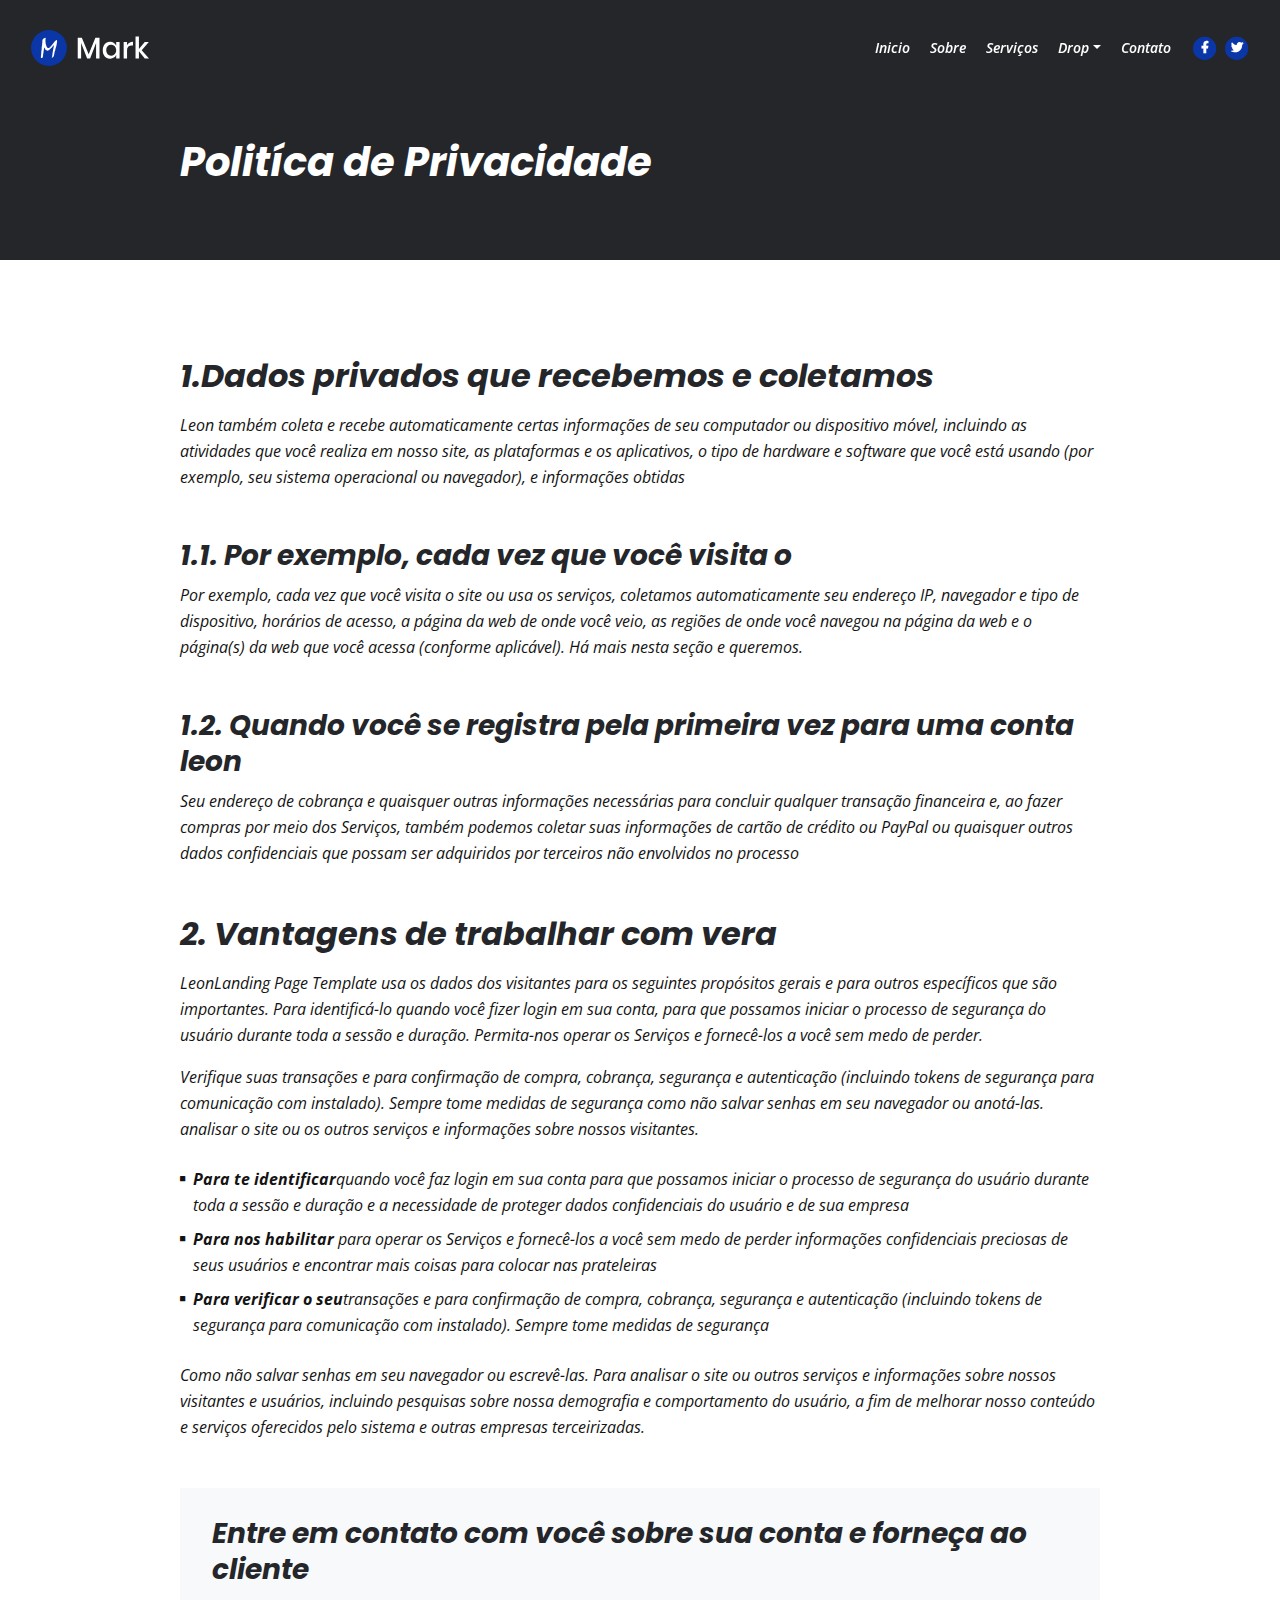
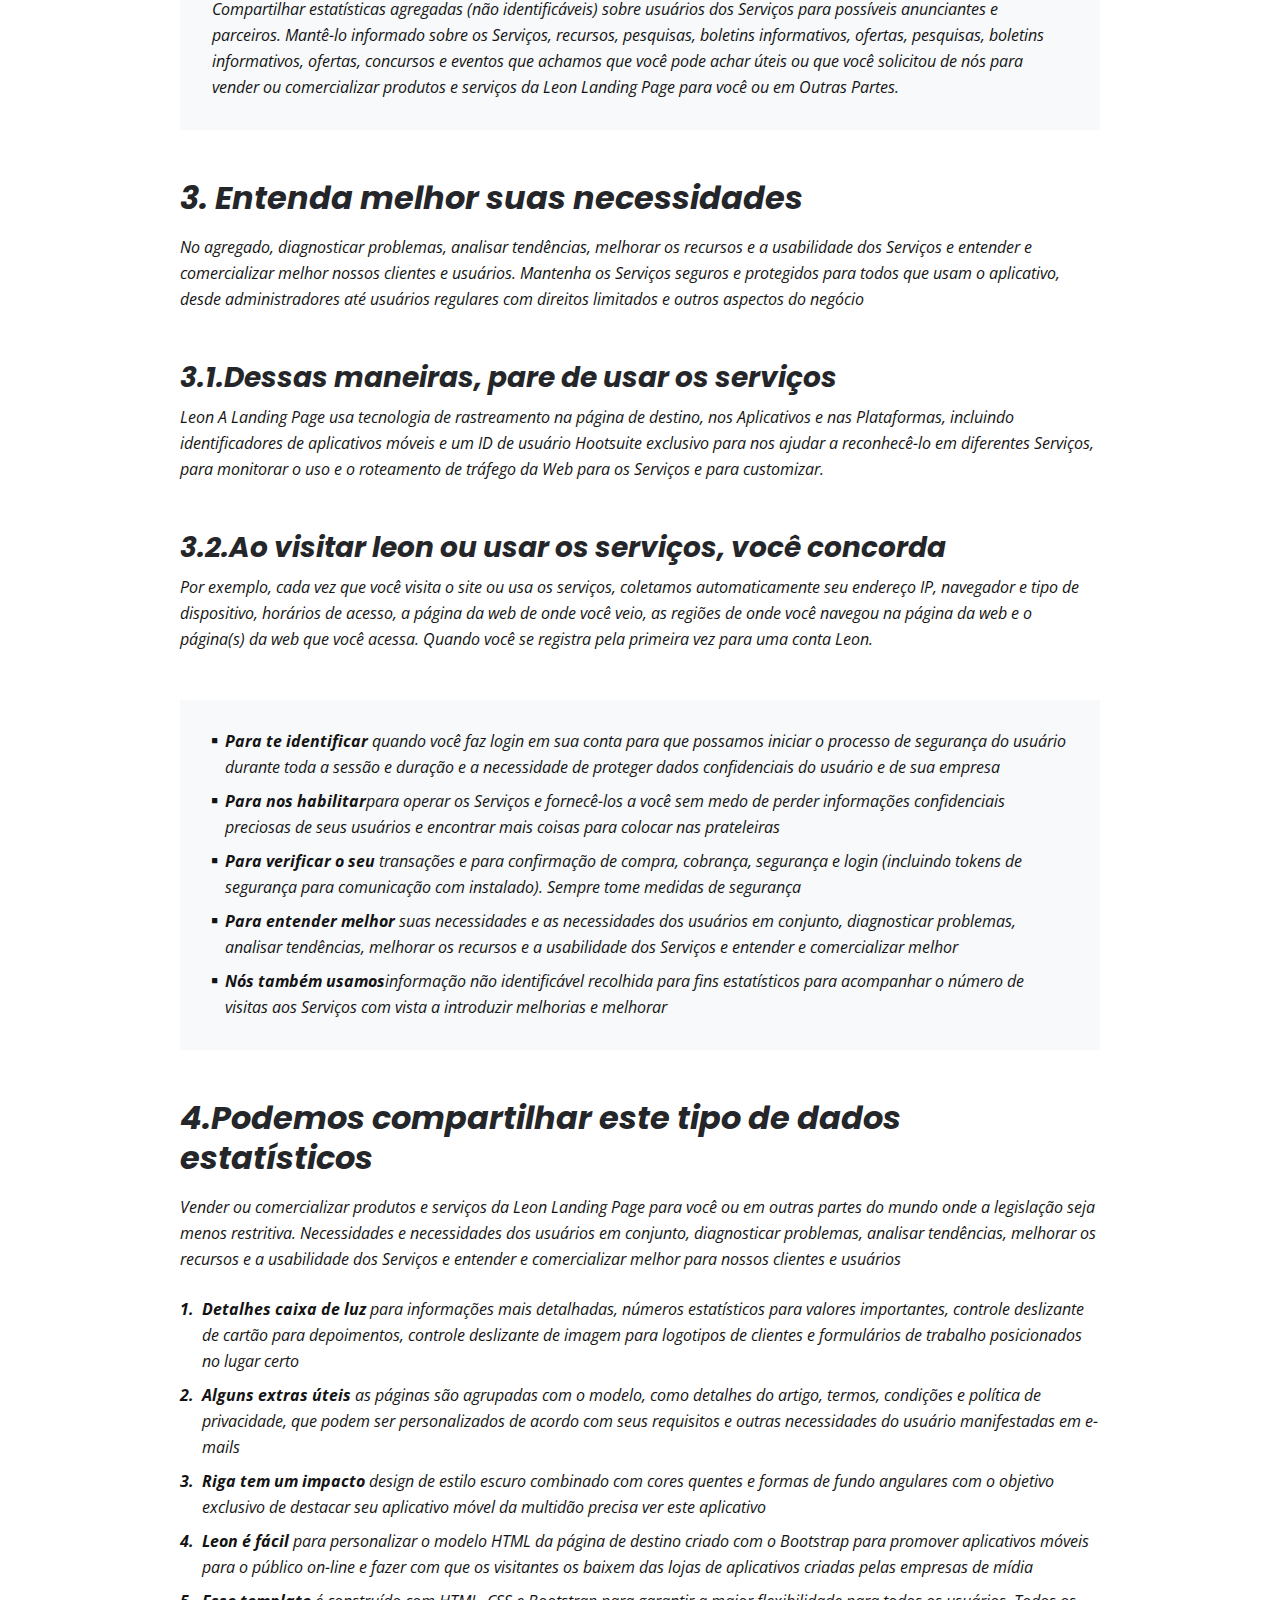
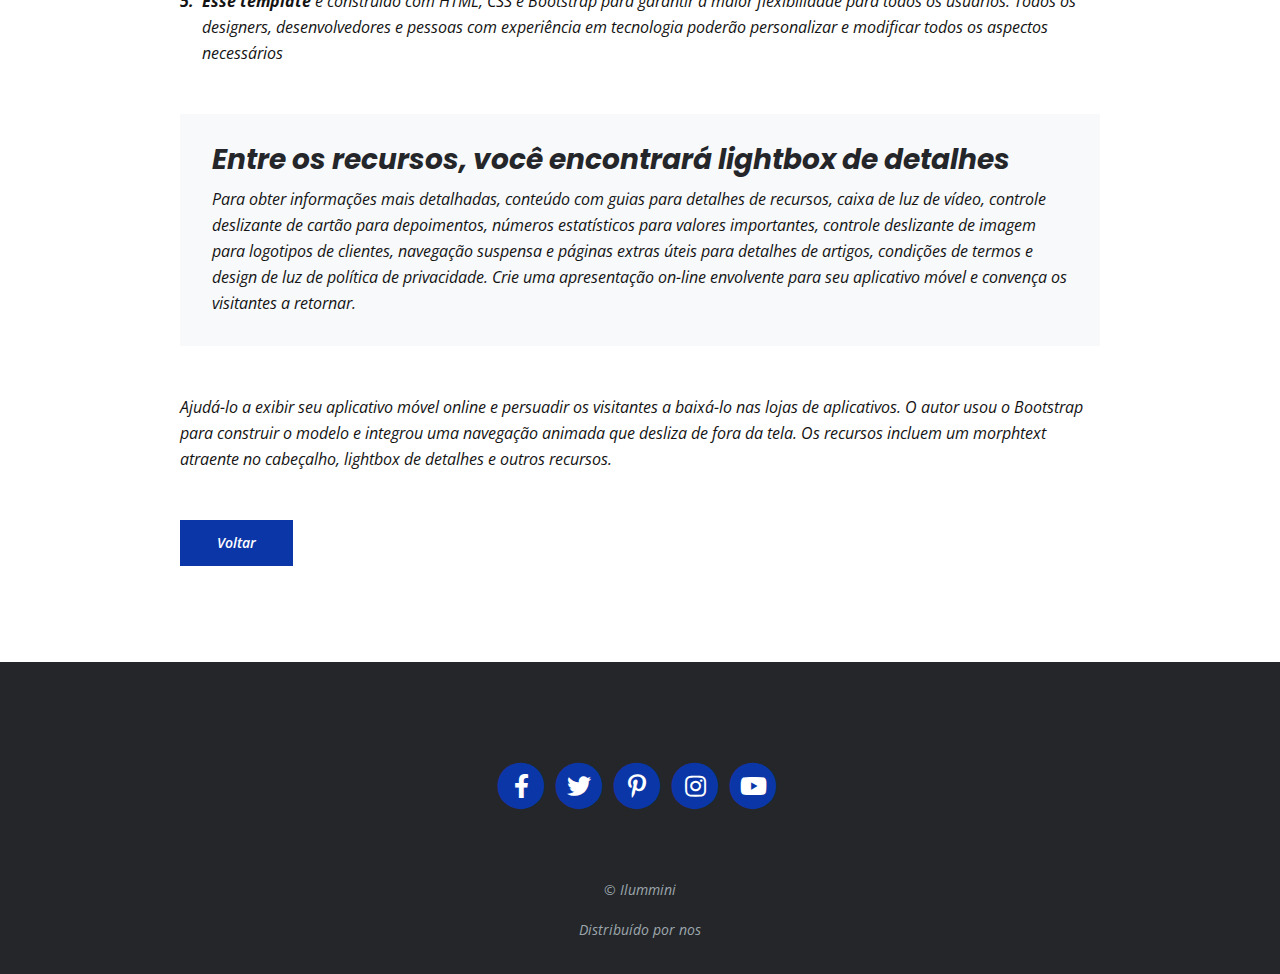
==== privacy.html @ 647340da "init" ====
<!DOCTYPE html>
<html lang="pt-br">
<head>
    <meta charset="utf-8">
    <meta name="viewport" content="width=device-width, initial-scale=1, shrink-to-fit=no">
    <meta name="description" content="Your description">
    <meta name="author" content="Your name">
	<meta property="og:site_name" content="" /> 
	<meta property="og:site" content="" /> 
	<meta property="og:title" content=""/>
	<meta property="og:description" content="" />
	<meta property="og:image" content="" /> 
	<meta property="og:url" content="" /> 
	<meta name="twitter:card" content="summary_large_image">
    <title>Politíca de Privaciade</title>
    <link rel="preconnect" href="https://fonts.gstatic.com">
    <link href="https://fonts.googleapis.com/css2?family=Open+Sans:ital,wght@0,400;0,600;0,700;1,400&family=Poppins:wght@600&display=swap" rel="stylesheet">
    <link href="css/bootstrap.css" rel="stylesheet">
    <link href="css/fontawesome-all.css" rel="stylesheet">
	<link href="css/styles.css" rel="stylesheet">
    <link rel="icon" href="images/favicon.png">
</head>
<body data-spy="scroll" data-target=".fixed-top">
    
    
    <nav class="navbar navbar-expand-lg fixed-top navbar-dark">
        <div class="container">
            
            <a class="navbar-brand logo-image" href="index.html"><img src="images/logo.svg" alt="alternative"></a>

            <button class="navbar-toggler p-0 border-0" type="button" data-toggle="offcanvas">
                <span class="navbar-toggler-icon"></span>
            </button>

            <div class="navbar-collapse offcanvas-collapse" id="navbarsExampleDefault">
                <ul class="navbar-nav ml-auto">
                    <li class="nav-item">
                        <a class="nav-link page-scroll" href="index.html#header">Inicio <span class="sr-only">(current)</span></a>
                    </li>
                    <li class="nav-item">
                        <a class="nav-link page-scroll" href="index.html#about">Sobre</a>
                    </li>
                    <li class="nav-item">
                        <a class="nav-link page-scroll" href="index.html#services">Serviços</a>
                    </li>
                    <li class="nav-item dropdown">
                        <a class="nav-link dropdown-toggle" href="#" id="dropdown01" data-toggle="dropdown" aria-haspopup="true" aria-expanded="false">Drop</a>
                        <div class="dropdown-menu" aria-labelledby="dropdown01">
                            <a class="dropdown-item page-scroll" href="project.html">Detalhes do Projeto</a>
                            <div class="dropdown-divider"></div>
                            <a class="dropdown-item page-scroll" href="terms.html">Termos e Condições</a>
                            <div class="dropdown-divider"></div>
                            <a class="dropdown-item page-scroll" href="privacy.html">Politíca de Privacidade</a>
                        </div>
                    </li>
                    <li class="nav-item">
                        <a class="nav-link page-scroll" href="index.html#contact">Contato</a>
                    </li>
                </ul>
                <span class="nav-item social-icons">
                    <span class="fa-stack">
                        <a href="#your-link">
                            <i class="fas fa-circle fa-stack-2x"></i>
                            <i class="fab fa-facebook-f fa-stack-1x"></i>
                        </a>
                    </span>
                    <span class="fa-stack">
                        <a href="#your-link">
                            <i class="fas fa-circle fa-stack-2x"></i>
                            <i class="fab fa-twitter fa-stack-1x"></i>
                        </a>
                    </span>
                </span>
            </div> 
        </div> 
    </nav> 
    
    <header class="ex-header">
        <div class="container">
            <div class="row">
                <div class="col-xl-10 offset-xl-1">
                    <h1>Politíca de Privacidade</h1>
                </div> 
            </div> 
        </div>
    </header> 
  
    <div class="ex-basic-1 pt-5 pb-5">
        <div class="container">
            <div class="row">
                <div class="col-xl-10 offset-xl-1">
                    <h2 class="mt-5 mb-3">1.Dados privados que recebemos e coletamos </h2>
                    <p class="mb-5">Leon também coleta e recebe automaticamente certas informações de seu computador ou dispositivo móvel, incluindo as atividades que você realiza em nosso site, as plataformas e os aplicativos, o tipo de hardware e software que você está usando (por exemplo, seu sistema operacional ou navegador), e informações obtidas</p>
                    <h3>1.1. Por exemplo, cada vez que você visita o</h3>
                    <p class="mb-5">Por exemplo, cada vez que você visita o site ou usa os serviços, coletamos automaticamente seu endereço IP, navegador e tipo de dispositivo, horários de acesso, a página da web de onde você veio, as regiões de onde você navegou na página da web e o página(s) da web que você acessa (conforme aplicável). Há mais nesta seção e queremos.</p>
                    <h3>1.2. Quando você se registra pela primeira vez para uma conta leon</h3>
                    <p class="mb-5">Seu endereço de cobrança e quaisquer outras informações necessárias para concluir qualquer transação financeira e, ao fazer compras por meio dos Serviços, também podemos coletar suas informações de cartão de crédito ou PayPal ou quaisquer outros dados confidenciais que possam ser adquiridos por terceiros não envolvidos no processo</p>
                    
                    <h2 class="mb-3">2. Vantagens de trabalhar com vera</h2>
                    <p>LeonLanding Page Template usa os dados dos visitantes para os seguintes propósitos gerais e para outros específicos que são importantes. Para identificá-lo quando você fizer login em sua conta, para que possamos iniciar o processo de segurança do usuário durante toda a sessão e duração. Permita-nos operar os Serviços e fornecê-los a você sem medo de perder. </p>
                    <p class="mb-4">Verifique suas transações e para confirmação de compra, cobrança, segurança e autenticação (incluindo tokens de segurança para comunicação com instalado). Sempre tome medidas de segurança como não salvar senhas em seu navegador ou anotá-las. analisar o site ou os outros serviços e informações sobre nossos visitantes.</p>
                    <ul class="list-unstyled li-space-lg mb-4">
                        <li class="media">
                            <i class="fas fa-square"></i>
                            <div class="media-body"><strong>Para te identificar</strong>quando você faz login em sua conta para que possamos iniciar o processo de segurança do usuário durante toda a sessão e duração e a necessidade de proteger dados confidenciais do usuário e de sua empresa </div>
                        </li>
                        <li class="media">
                            <i class="fas fa-square"></i>
                            <div class="media-body"><strong>Para nos habilitar</strong> para operar os Serviços e fornecê-los a você sem medo de perder informações confidenciais preciosas de seus usuários e encontrar mais coisas para colocar nas prateleiras</div>
                        </li>
                        <li class="media">
                            <i class="fas fa-square"></i>
                            <div class="media-body"><strong>Para verificar o seu</strong>transações e para confirmação de compra, cobrança, segurança e autenticação (incluindo tokens de segurança para comunicação com instalado). Sempre tome medidas de segurança </div>
                        </li>
                    </ul>
                    <p class="mb-5">Como não salvar senhas em seu navegador ou escrevê-las. Para analisar o site ou outros serviços e informações sobre nossos visitantes e usuários, incluindo pesquisas sobre nossa demografia e comportamento do usuário, a fim de melhorar nosso conteúdo e serviços oferecidos pelo sistema e outras empresas terceirizadas.</p>
                    <div class="text-box mb-5">
                        <h3>Entre em contato com você sobre sua conta e forneça ao cliente</h3>
                        <p>Compartilhar estatísticas agregadas (não identificáveis) sobre usuários dos Serviços para possíveis anunciantes e parceiros. Mantê-lo informado sobre os Serviços, recursos, pesquisas, boletins informativos, ofertas, pesquisas, boletins informativos, ofertas, concursos e eventos que achamos que você pode achar úteis ou que você solicitou de nós para vender ou comercializar produtos e serviços da Leon Landing Page para você ou em Outras Partes.</p>
                    </div> 
                    <h2 class="mb-3">3. Entenda melhor suas necessidades</h2>
                    <p class="mb-5"> No agregado, diagnosticar problemas, analisar tendências, melhorar os recursos e a usabilidade dos Serviços e entender e comercializar melhor nossos clientes e usuários. Mantenha os Serviços seguros e protegidos para todos que usam o aplicativo, desde administradores até usuários regulares com direitos limitados e outros aspectos do negócio</p>
                    <h3>3.1.Dessas maneiras, pare de usar os serviços </h3>
                    <p class="mb-5">Leon A Landing Page usa tecnologia de rastreamento na página de destino, nos Aplicativos e nas Plataformas, incluindo identificadores de aplicativos móveis e um ID de usuário Hootsuite exclusivo para nos ajudar a reconhecê-lo em diferentes Serviços, para monitorar o uso e o roteamento de tráfego da Web para os Serviços e para customizar.</p>
                    <h3>3.2.Ao visitar leon ou usar os serviços, você concorda </h3>
                    <p class="mb-5">Por exemplo, cada vez que você visita o site ou usa os serviços, coletamos automaticamente seu endereço IP, navegador e tipo de dispositivo, horários de acesso, a página da web de onde você veio, as regiões de onde você navegou na página da web e o página(s) da web que você acessa. Quando você se registra pela primeira vez para uma conta Leon.</p>
                    <div class="text-box mb-5">
                        <ul class="list-unstyled li-space-lg">
                            <li class="media">
                                <i class="fas fa-square"></i>
                                <div class="media-body"><strong>Para te identificar</strong> quando você faz login em sua conta para que possamos iniciar o processo de segurança do usuário durante toda a sessão e duração e a necessidade de proteger dados confidenciais do usuário e de sua empresa</div>
                            </li>
                            <li class="media">
                                <i class="fas fa-square"></i>
                                <div class="media-body"><strong>Para nos habilitar</strong>para operar os Serviços e fornecê-los a você sem medo de perder informações confidenciais preciosas de seus usuários e encontrar mais coisas para colocar nas prateleiras</div>
                            </li>
                            <li class="media">
                                <i class="fas fa-square"></i>
                                <div class="media-body"><strong>Para verificar o seu </strong>transações e para confirmação de compra, cobrança, segurança e login (incluindo tokens de segurança para comunicação com instalado). Sempre tome medidas de segurança </div>
                            </li>
                            <li class="media">
                                <i class="fas fa-square"></i>
                                <div class="media-body"><strong>Para entender melhor</strong> suas necessidades e as necessidades dos usuários em conjunto, diagnosticar problemas, analisar tendências, melhorar os recursos e a usabilidade dos Serviços e entender e comercializar melhor</div>
                            </li>
                            <li class="media">
                                <i class="fas fa-square"></i>
                                <div class="media-body"><strong>Nós também usamos</strong>informação não identificável recolhida para fins estatísticos para acompanhar o número de visitas aos Serviços com vista a introduzir melhorias e melhorar </div>
                            </li>
                        </ul>
                    </div>
                    
                    <h2 class="mb-3">4.Podemos compartilhar este tipo de dados estatísticos </h2>
                    <p class="mb-4">Vender ou comercializar produtos e serviços da Leon Landing Page para você ou em outras partes do mundo onde a legislação seja menos restritiva. Necessidades e necessidades dos usuários em conjunto, diagnosticar problemas, analisar tendências, melhorar os recursos e a usabilidade dos Serviços e entender e comercializar melhor para nossos clientes e usuários</p>
                    <ul class="list-unstyled li-space-lg mb-5">
                        <li class="media">
                            <strong>1.</strong>
                            <div class="media-body"> <strong>Detalhes caixa de luz</strong> para informações mais detalhadas, números estatísticos para valores importantes, controle deslizante de cartão para depoimentos, controle deslizante de imagem para logotipos de clientes e formulários de trabalho posicionados no lugar certo </div>
                        </li>
                        <li class="media">
                            <strong>2.</strong>
                            <div class="media-body"><strong>Alguns extras úteis</strong> as páginas são agrupadas com o modelo, como detalhes do artigo, termos, condições e política de privacidade, que podem ser personalizados de acordo com seus requisitos e outras necessidades do usuário manifestadas em e-mails</div>
                        </li>
                        <li class="media">
                            <strong>3.</strong>
                            <div class="media-body"><strong>Riga tem um impacto</strong> design de estilo escuro combinado com cores quentes e formas de fundo angulares com o objetivo exclusivo de destacar seu aplicativo móvel da multidão precisa ver este aplicativo</div>
                        </li>
                        <li class="media">
                            <strong>4.</strong>
                            <div class="media-body"><strong>Leon é fácil </strong>para personalizar o modelo HTML da página de destino criado com o Bootstrap para promover aplicativos móveis para o público on-line e fazer com que os visitantes os baixem das lojas de aplicativos criadas pelas empresas de mídia </div>
                        </li>
                        <li class="media">
                            <strong>5.</strong>
                            <div class="media-body"><strong>Esse template</strong> é construído com HTML, CSS e Bootstrap para garantir a maior flexibilidade para todos os usuários. Todos os designers, desenvolvedores e pessoas com experiência em tecnologia poderão personalizar e modificar todos os aspectos necessários</div>
                        </li>
                    </ul>
                    
                    <div class="text-box mb-5">
                        <h3>Entre os recursos, você encontrará lightbox de detalhes</h3>
                        <p>Para obter informações mais detalhadas, conteúdo com guias para detalhes de recursos, caixa de luz de vídeo, controle deslizante de cartão para depoimentos, números estatísticos para valores importantes, controle deslizante de imagem para logotipos de clientes, navegação suspensa e páginas extras úteis para detalhes de artigos, condições de termos e design de luz de política de privacidade. Crie uma apresentação on-line envolvente para seu aplicativo móvel e convença os visitantes a retornar.</p>
                    </div> 
                    <p class="mb-5">Ajudá-lo a exibir seu aplicativo móvel online e persuadir os visitantes a baixá-lo nas lojas de aplicativos. O autor usou o Bootstrap para construir o modelo e integrou uma navegação animada que desliza de fora da tela. Os recursos incluem um morphtext atraente no cabeçalho, lightbox de detalhes e outros recursos.</p>
                    
                    <a class="btn-solid-reg mb-5" href="index.html">Voltar</a>
                </div> 
            </div> 
        </div> 
    </div> 
    
    <div class="footer bg-gray">
        <div class="container">
            <div class="row">
                <div class="col-lg-12">
                    <div class="social-container">
                        <span class="fa-stack">
                            <a href="#your-link">
                                <i class="fas fa-circle fa-stack-2x"></i>
                                <i class="fab fa-facebook-f fa-stack-1x"></i>
                            </a>
                        </span>
                        <span class="fa-stack">
                            <a href="#your-link">
                                <i class="fas fa-circle fa-stack-2x"></i>
                                <i class="fab fa-twitter fa-stack-1x"></i>
                            </a>
                        </span>
                        <span class="fa-stack">
                            <a href="#your-link">
                                <i class="fas fa-circle fa-stack-2x"></i>
                                <i class="fab fa-pinterest-p fa-stack-1x"></i>
                            </a>
                        </span>
                        <span class="fa-stack">
                            <a href="#your-link">
                                <i class="fas fa-circle fa-stack-2x"></i>
                                <i class="fab fa-instagram fa-stack-1x"></i>
                            </a>
                        </span>
                        <span class="fa-stack">
                            <a href="#your-link">
                                <i class="fas fa-circle fa-stack-2x"></i>
                                <i class="fab fa-youtube fa-stack-1x"></i>
                            </a>
                        </span>
                    </div> 
                </div> 
            </div> 
        </div> 
    </div> 
    
    <div class="copyright bg-gray">
        <div class="container">
            <div class="row">
                <div class="col-lg-12">
                    <p class="p-small"> © <a class="no-line" href="#your-link">Ilummini</a></p>
                </div>
            </div>
        </div>

        <div class="container">
            <div class="row">
                <div class="col-lg-12">
                    <p class="p-small">Distribuído por <a class="no-line" href="https://themewagon.com/">nos</a></p>
                </div> 
            </div> 
        </div> 
    </div> 
    <script src="js/jquery.min.js"></script>
    <script src="js/bootstrap.min.js"></script>
    <script src="js/jquery.easing.min.js"></script>
    <script src="js/scripts.js"></script>
</body>
</html>
---- css/styles.css ----
/**************************/
/*     General Styles     */
/**************************/
body,
html {
    width: 100%;
	height: 100%;
}

body, p {
	font: 400 1rem/1.625rem "Open Sans", sans-serif;
	color: #141313;
	font-style: italic;
}

h1 {
	color: #24262a;
	font-weight: 700;
	font-size: 2.5rem;
	line-height: 3.25rem;
	font-family: "Poppins"
}

h2 {
	color: #24262a;
	font-weight: 700;
	font-size: 2rem;
	line-height: 2.5rem;
	font-family: "Poppins"
}

h3 {
	color: #24262a;
	font-weight: 700;
	font-size: 1.75rem;
	line-height: 2.25rem;
	font-family: "Poppins"
}

h4 {
	color: #24262a;
	font-weight: 700;
	font-size: 1.5rem;
	line-height: 2rem;
	font-family: "Poppins"
}

h5 {
	color: #24262a;
	font-weight: 700;
	font-size: 1.25rem;
	line-height: 1.625rem;
	font-family: "Poppins"
}

h6 {
	color: #24262a;
	font-weight: 700;
	font-size: 1rem;
	line-height: 1.375rem;
	font-family: "Poppins"
}

.p-large {
	font-size: 1.125rem;
	line-height: 1.75rem;
}

.p-small {
	font-size: 0.875rem;
	line-height: 1.5rem;
}

.testimonial-text {
	font-style: italic;
}

.testimonial-author {
	font-weight: 700;
	font-size: 1rem;
	line-height: 1.5rem;
}

.li-space-lg li {
	margin-bottom: 0.5rem;
}

a {
	color: #4d5055;
	text-decoration: underline;
}

a:hover {
	color: #4d5055;
	text-decoration: underline;
}

.no-line {
	text-decoration: none;
}

.no-line:hover {
	text-decoration: none;
}

.blue {
	color: #2259ec;
}

.bg-gray {
	background-color: #f7f9fb;
}

.section-divider {
	display: block;
	height: 1px;
	margin: 0;
	border: none;
	background-color: #d3dae2;
}

.btn-solid-reg {
	display: inline-block;
	padding: 1.375rem 2.25rem 1.375rem 2.25rem;
	border: 1px solid #0b36a8;
	background-color: #0b36a8;
	color: #ffffff;
	font-weight: 600;
	font-size: 0.875rem;
	line-height: 0;
	text-decoration: none;
	transition: all 0.2s;
}

.btn-solid-reg:hover {
	background-color: transparent;
	color: #0b36a8; /* needs to stay here because of the color property of a tag */
	text-decoration: none;
}

.btn-solid-lg {
	display: inline-block;
	padding: 1.625rem 2.625rem 1.625rem 2.625rem;
	border: 1px solid #0b36a8;
	background-color: #0b36a8;
	color: #ffffff;
	font-weight: 600;
	font-size: 0.875rem;
	line-height: 0;
	text-decoration: none;
	transition: all 0.2s;
}

.btn-solid-lg:hover {
	background-color: transparent;
	color: #0b36a8; /* needs to stay here because of the color property of a tag */
	text-decoration: none;
}

.btn-outline-reg {
	display: inline-block;
	padding: 1.375rem 2.25rem 1.375rem 2.25rem;
	border: 1px solid #24262a;
	background-color: transparent;
	color: #24262a;
	font-weight: 600;
	font-size: 0.875rem;
	line-height: 0;
	text-decoration: none;
	transition: all 0.2s;
}

.btn-outline-reg:hover {
	background-color: #24262a;
	color: #141313;
	text-decoration: none;
}

.btn-outline-lg {
	display: inline-block;
	padding: 1.625rem 2.625rem 1.625rem 2.625rem;
	border: 1px solid #24262a;
	background-color: transparent;
	color: #24262a;
	font-weight: 600;
	font-size: 0.875rem;
	line-height: 0;
	text-decoration: none;
	transition: all 0.2s;
}

.btn-outline-lg:hover {
	background-color: #24262a;
	color: #ffffff;
	text-decoration: none;
}

.btn-outline-sm {
	display: inline-block;
	padding: 1rem 1.5rem 1rem 1.5rem;
	border: 1px solid #24262a;
	background-color: transparent;
	color: #24262a;
	font-weight: 600;
	font-size: 0.875rem;
	line-height: 0;
	text-decoration: none;
	transition: all 0.2s;
}

.btn-outline-sm:hover {
	background-color: #24262a;
	color: #ffffff;
	text-decoration: none;
}

.form-group {
	position: relative;
	margin-bottom: 1.25rem;
}

.label-control {
	position: absolute;
	top: 0.875rem;
	left: 1.5rem;
	color: #7d838a;
	opacity: 1;
	font-size: 0.875rem;
	line-height: 1.375rem;
	cursor: text;
	transition: all 0.2s ease;
}

.form-control-input:focus + .label-control,
.form-control-input.notEmpty + .label-control,
.form-control-textarea:focus + .label-control,
.form-control-textarea.notEmpty + .label-control {
	top: 0.125rem;
	color: #4d5055;
	opacity: 1;
	font-size: 0.75rem;
	font-weight: 700;
}

.form-control-input,
.form-control-select {
	display: block; /* needed for proper display of the label in Firefox, IE, Edge */
	width: 100%;
	padding-top: 1.125rem;
	padding-bottom: 0.125rem;
	padding-left: 1.5rem;
	border: 1px solid #cbcbd1;
	background-color: #ffffff;
	color: #4d5055;
	font-size: 0.875rem;
	line-height: 1.875rem;
	transition: all 0.2s;
	-webkit-appearance: none; /* removes inner shadow on form inputs on ios safari */
}

.form-control-select {
	padding-top: 0.5rem;
	padding-bottom: 0.5rem;
	height: 3.25rem;
	color: #7d838a;
}

select {
    /* you should keep these first rules in place to maintain cross-browser behavior */
    -webkit-appearance: none;
	-moz-appearance: none;
	-ms-appearance: none;
    -o-appearance: none;
    appearance: none;
    background-image: url('../images/down-arrow.png');
    background-position: 96% 50%;
    background-repeat: no-repeat;
    outline: none;
}

.form-control-textarea {
	display: block; /* used to eliminate a bottom gap difference between Chrome and IE/FF */
	width: 100%;
	height: 14rem; /* used instead of html rows to normalize height between Chrome and IE/FF */
	padding-top: 1.5rem;
	padding-left: 1.3125rem;
	border: 1px solid #cbcbd1;
	background-color: #ffffff;
	color: #4d5055;
	font-size: 0.875rem;
	line-height: 1.5rem;
	transition: all 0.2s;
}

.form-control-input:focus,
.form-control-select:focus,
.form-control-textarea:focus {
	border: 1px solid #a1a1a1;
	outline: none; /* Removes blue border on focus */
}

.form-control-input:hover,
.form-control-select:hover,
.form-control-textarea:hover {
	border: 1px solid #a1a1a1;
}

.checkbox {
	font-size: 0.75rem;
	line-height: 1.25rem;
}

input[type='checkbox'] {
	vertical-align: -10%;
	margin-right: 0.5rem;
}

.form-control-submit-button {
	display: inline-block;
	width: 100%;
	height: 3.25rem;
	border: 1px solid #0b36a8;
	border-radius: 32px;
	background-color: #0b36a8;
	color: #ffffff;
	font-weight: 600;
	font-size: 0.875rem;
	line-height: 0;
	cursor: pointer;
	transition: all 0.2s;
}

.form-control-submit-button:hover {
	border: 1px solid #24262a;
	background-color: transparent;
	color: #24262a;
}


/**********************/
/*     Navigation     */
/**********************/
.navbar {
	background-color: #24262a;
	font-weight: 600;
	font-size: 0.875rem;
	line-height: 0.875rem;
	box-shadow: 0 1px 6px 0 rgba(0, 0, 0, 0.025);
}

.navbar .navbar-brand {
	padding-top: 0.125rem;
	padding-bottom: 0.125rem;
}

.navbar .logo-image img {
    width: 118px;
	height: 36px;
}

.navbar .logo-text {
	color: #ffffff;
	font-weight: 700;
	font-size: 1.875rem;
	line-height: 1rem;
	text-decoration: none;
}

.offcanvas-collapse {
	position: fixed;
	top: 3.25rem; /* adjusts the height between the top of the page and the offcanvas menu */
	bottom: 0;
	left: 100%;
	width: 100%;
	padding-right: 1rem;
	padding-left: 1rem;
	overflow-y: auto;
	visibility: hidden;
	background-color: #24262a;
	transition: visibility .3s ease-in-out, -webkit-transform .3s ease-in-out;
	transition: transform .3s ease-in-out, visibility .3s ease-in-out;
	transition: transform .3s ease-in-out, visibility .3s ease-in-out, -webkit-transform .3s ease-in-out;
}

.offcanvas-collapse.open {
	visibility: visible;
	-webkit-transform: translateX(-100%);
	transform: translateX(-100%);
}

.navbar .navbar-nav {
	margin-top: 0.75rem;
	margin-bottom: 0.5rem;
}

.navbar .nav-item .nav-link {
	padding-top: 0.625rem;
	padding-bottom: 0.625rem;
	color: #ffffff;
	text-decoration: none;
	transition: all 0.2s ease;
}

.navbar .nav-item.dropdown.show .nav-link,
.navbar .nav-item .nav-link:hover,
.navbar .nav-item .nav-link.active {
	color: #9c9ead;
}

/* Dropdown Menu */
.navbar .dropdown .dropdown-menu {
	animation: fadeDropdown 0.2s; /* required for the fade animation */
}

@keyframes fadeDropdown {
    0% {
        opacity: 0;
    }

    100% {
        opacity: 1;
	}
}

.navbar .dropdown-menu {
	margin-top: 0.5rem;
	margin-bottom: 0.5rem;
	border: none;
	background-color: #24262a;
}

.navbar .dropdown-item {
	padding-top: 0.5rem;
	padding-bottom: 0.5rem;
	color: #ffffff;
	font-weight: 600;
	font-size: 0.875rem;
	line-height: 0.875rem;
	text-decoration: none;
}

.navbar .dropdown-item:hover {
	background-color: #24262a;
	color: #9c9ead;
}

.navbar .dropdown-divider {
	width: 100%;
	height: 1px;
	margin: 0.5rem auto 0.5rem auto;
	border: none;
	background-color: #505050;
}
/* end of dropdown menu */

.navbar .fa-stack {
	width: 2em;
	margin-right: 0.25rem;
	font-size: 0.75rem;
}

.navbar .fa-stack-2x {
	color: #0b36a8;
	transition: all 0.2s ease;
}

.navbar .fa-stack-1x {
	color: #ffffff;
	transition: all 0.2s ease;
}

.navbar .fa-stack:hover .fa-stack-2x {
	color: #ffffff;
}

.navbar .fa-stack:hover .fa-stack-1x {
	color: #0b36a8;
}

.navbar .navbar-toggler {
	padding: 0;
	border: none;
	font-size: 1.25rem;
}


/******************/
/*     Header     */
/******************/
.header {
	padding-top: 7rem;
	padding-bottom: 5.5rem;
	background: linear-gradient(rgba(0, 0, 0, 0.1), rgba(0, 0, 0, 0.1)), url('../images/header-background.jpg') center center no-repeat;
	background-size: cover;
	text-align: center;
}

.header .h1-large {
	margin-bottom: 1.75rem;
	color: #ffffff;
}

.header .btn-solid-lg:hover {
	border: 1px solid #ffffff;
	color: #ffffff;
}

.header .btn-outline-lg {
	padding: 1.625rem 1.625rem 1.625rem 1.625rem;
	border: none;
	color: #ffffff;
}

.header .btn-outline-lg:hover {
	background: transparent;
	color: #9c9ead;
	text-decoration: none;
}

.header .btn-outline-lg .fas {
	margin-right: 0.375rem;
}


/*****************/
/*     About     */
/*****************/
.basic-1 {
	padding-top: 7.75rem;
	padding-bottom: 5.25rem;
}

.basic-1 .text-container {
	margin-bottom: 3rem;
}

.basic-1 .time {
	margin-bottom: 0.5rem;
	color: #0b36a8;
	font-weight: 600;
	font-size: 0.875rem;
	line-height: 1.5rem;
	font-family: "Poppins";
}

.basic-1 h6 {
	margin-bottom: 0.125rem;
}


/********************/
/*     Services     */
/********************/
.basic-2 {
	padding-top: 7.75rem;
	padding-bottom: 5.25rem;
}

.basic-2 .h2-heading {
	margin-bottom: 0.75rem;
	text-align: center;
}

.basic-2 .p-heading {
	margin-bottom: 4rem;
	text-align: center;
}

.basic-2 .text-box {
	margin-bottom: 3rem;
	padding: 3.5rem 1rem 2.125rem 1rem;
	border: 1px solid #cfd7de;
}

.basic-2 .fas,
.basic-2 .far {
	margin-bottom: 1.75rem;
	color: #0b36a8;
	font-size: 3.5rem;
}

.basic-2 h4 {
	letter-spacing: 1px;
}


/*******************/
/*     Details     */
/*******************/
.split .area-1 {
	height: 430px;
	background: linear-gradient(to bottom right, rgba(25, 26, 29, 0.5), rgba(25, 26, 29, 0.5)), url('../images/details-background.jpg') center center no-repeat;
	background-size: cover;
}

.split .area-2 {
	padding-top: 7.75rem;
	padding-bottom: 7.75rem;
}

.split p {
	margin-bottom: 2.25rem;
}

.split .icons-container {
	margin-top: 3rem;
}

.split .icons-container img {
	width: 50px;
	margin-right: 0.625rem;
	margin-bottom: 0.75rem;
}


/********************/
/*     Projects     */
/********************/
.basic-3 {
	padding-top: 7.75rem;
	padding-bottom: 1rem;
}

.basic-3 .h2-heading {
	margin-bottom: 0.75rem;
	text-align: center;
}

.basic-3 .p-heading {
	margin-bottom: 4rem;
	text-align: center;
}

.basic-3 .text-container {
	margin-bottom: 4rem;
}

.basic-3 .image-container {
	margin-bottom: 1rem;
}

/* Hover Animation */
.basic-3 .image-container {
	overflow: hidden;
	margin-right: auto;
	margin-left: auto;
}

.basic-3 .image-container img {
	margin: 0;
	transition: all 0.2s;
}

.basic-3 .image-container:hover img {
	-moz-transform: scale(1.1);
	-webkit-transform: scale(1.1);
	transform: scale(1.1);
} 
/* end of hover animation */


/*****************/
/*     Works     */
/*****************/
.basic-4 {
	padding-bottom: 1rem;
}

.basic-4 .text-container {
	margin-bottom: 4rem;
}

.basic-4 .image-container {
	margin-bottom: 1rem;
}

/* Hover Animation */
.basic-4 .image-container {
	overflow: hidden;
	margin-right: auto;
	margin-left: auto;
}

.basic-4 .image-container img {
	margin: 0;
	transition: all 0.2s;
}

.basic-4 .image-container:hover img {
	-moz-transform: scale(1.15);
	-webkit-transform: scale(1.15);
	transform: scale(1.15);
} 
/* end of hover animation */


/************************/
/*     Testimonials     */
/************************/
.cards-1 {
	padding-top: 3rem;
	padding-bottom: 3.875rem;
}

.cards-1 .h2-heading {
	margin-bottom: 3rem;
	text-align: center;
}

.cards-1 .card {
	margin-bottom: 4rem;
	border: none;
}

.cards-1 .card-body {
	padding: 0;
	text-align: center;
}

.cards-1 .testimonial-text {
	margin-bottom: 1.625rem;
}

.cards-1 img {
	display: inline-block;
	width: 60px;
	margin-bottom: 0.875rem;
	border-radius: 50%;
}

.cards-1 .text {
	margin-top: 0.375rem;
}

.cards-1 .testimonial-author {
	color: #24262a;
}

.cards-1 .testimonial-author,
.cards-1 .occupation {
	font-size: 0.875rem;
	line-height: 1.375rem;
}


/*********************/
/*     Questions     */
/*********************/
.accordion-1 {
	padding-top: 7.75rem;
	padding-bottom: 6.75rem;
}

.accordion-1 .h2-heading {
	margin-bottom: 2.5rem;
	text-align: center;
}

.accordion-1 .card {
	margin-bottom: 1.75rem;
	border: none;
}

.accordion-1 .card-header {
	padding: 0;
	border: none;
	background-color: transparent;
}

.accordion-1 .card button {
	padding: 0;
	color: #24262a;
	font-weight: 600;
	font-size: 1.125rem;
	line-height: 1.75rem;
	font-family: 'Poppins';
}

.accordion-1 .card button:hover {
	text-decoration: none;
}

.accordion-1 .card button:before {
	float: left;
	margin-right: 0.625rem;
	font-family: 'Font Awesome 5 Free';
	font-weight: 900;
	content: "\f078";
	transition: all 0.2s;
}

.accordion-1 .card button.collapsed:before {
	-webkit-transform: rotate(180deg);
	-moz-transform: rotate(180deg);
	transform: rotate(180deg);
} 

.accordion-1 .card-body {
	padding: 0.75rem 1.5rem 0.5rem 1.5rem;
}


/*******************/
/*     Contact     */
/*******************/
.form-1 {
	padding-top: 7.75rem;
	padding-bottom: 7rem;
	text-align: center;
}

.form-1 .h2-heading {
	margin-bottom: 0.75rem;
	text-align: center;
}

.form-1 .p-heading {
	margin-bottom: 4rem;
}


/******************/
/*     Footer     */
/******************/
.footer {
	padding-top: 6.25rem;
	padding-bottom: 2rem;
	background-color: #24262a;
	text-align: center;
}

.footer a {
	text-decoration: none;
}

.footer .fa-stack {
	width: 2em;
	margin-bottom: 1.25rem;
	margin-right: 0.375rem;
	font-size: 1.5rem;
}

.footer .fa-stack .fa-stack-1x {
    color: #ffffff;
	transition: all 0.2s ease;
}

.footer .fa-stack .fa-stack-2x {
	color: #0b36a8;
	transition: all 0.2s ease;
}

.footer .fa-stack:hover .fa-stack-1x {
	color: #0b36a8;
}

.footer .fa-stack:hover .fa-stack-2x {
    color: #ffffff;
}


/*********************/
/*     Copyright     */
/*********************/
.copyright {
	padding-top: 1rem;
	padding-bottom: 1rem;
	background-color: #24262a;
	text-align: center;
}

.copyright .p-small {
	color: #9da6ac;
	text-align: center;
}

.copyright a {
	color: #9da6ac;
}


/******************************/
/*     Back To Top Button     */
/******************************/
a.back-to-top {
	position: fixed;
	z-index: 999;
	right: 12px;
	bottom: 12px;
	display: none;
	width: 42px;
	height: 42px;
	border-radius: 30px;
	background: #3a424d url("../images/up-arrow.png") no-repeat center 47%;
	background-size: 18px 18px;
	text-indent: -9999px;
}

a:hover.back-to-top {
	background-color: #0b36a8;
}


/***********************/
/*     Extra Pages     */
/***********************/
.ex-header {
	padding-top: 8.5rem;
	padding-bottom: 4rem;
	background-color: #24262a;
}

.ex-header h1 {
	color: #ffffff;
}

.ex-basic-1 .list-unstyled .fas {
	font-size: 0.375rem;
	line-height: 1.625rem;
}

.ex-basic-1 .list-unstyled .media-body {
	margin-left: 0.5rem;
}

.ex-basic-1 .text-box {
	padding: 1.25rem 1.25rem 0.5rem 1.25rem;
	background-color: #f7f9fb;
}

.ex-cards-1 .card {
	border: none;
	background-color: transparent;
}

.ex-cards-1 .card .fa-stack {
	width: 2em;
	font-size: 1.125rem;
}

.ex-cards-1 .card .fa-stack-2x {
	color: #0b36a8;
}

.ex-cards-1 .card .fa-stack-1x {
	color: #ffffff;
	font-weight: 700;
	line-height: 2.125rem;
}

.ex-cards-1 .card .list-unstyled .media-body {
	margin-left: 0.75rem;
}

.ex-cards-1 .card .list-unstyled .media-body h5 {
	margin-top: 0.125rem;
	margin-bottom: 0.375rem;
}


/*************************/
/*     Media Queries     */
/*************************/	
/* Min-width 768px */
@media (min-width: 768px) {

	/* Header */
	.header {
		padding-top: 11rem;
		padding-bottom: 9rem;
	}
	/* end of header */


	/* Services */
	.basic-2 .text-box {
		padding-right: 2.125rem;
		padding-left: 2.125rem;
	}
	/* end of services */


	/* Extra Pages */
	.ex-basic-1 .text-box {
		padding: 1.75rem 2rem 0.875rem 2rem;
	}
	/* end of extra pages */
}
/* end of min-width 768px */


/* Min-width 992px */
@media (min-width: 992px) {
	
	/* General Styles */
	.h2-heading {
		width: 35.25rem;
		margin-right: auto;
		margin-left: auto;
	}

	.p-heading {
		width: 46rem;
		margin-right: auto;
		margin-left: auto;
	}
	/* end of general styles */


	/* Navigation */
	.navbar {
		padding-top: 1.75rem;
		background-color: transparent;
		box-shadow: none;
		transition: all 0.2s;
	}

	.navbar.top-nav-collapse {
		padding-top: 0.5rem;
		padding-top: 0.5rem;
		background-color: #24262a;
		box-shadow: 0 3px 6px 0 rgba(0, 0, 0, 0.025);
	}

	.offcanvas-collapse {
		position: static;
		top: auto;
		bottom: auto;
		left: auto;
		width: auto;
		padding-right: 0;
		padding-left: 0;
		background-color: transparent;
		overflow-y: visible;
		visibility: visible;
	}

	.offcanvas-collapse.open {
		-webkit-transform: none;
		transform: none;
	}

	.navbar .navbar-nav {
		margin-top: 0;
		margin-bottom: 0;
	}
	
	.navbar .nav-item .nav-link {
		padding-right: 0.625rem;
		padding-left: 0.625rem;
	}

	.navbar .dropdown-menu {
		margin-top: 0.25rem;
		box-shadow: 0 3px 3px 1px rgba(0, 0, 0, 0.08);
	}

	.navbar .dropdown-divider {
		width: 90%;
	}

	.navbar .social-icons {
		margin-left: 0.5rem;
	}
	
	.navbar .fa-stack {
		margin-right: 0;
		margin-left: 0.25rem;
	}
	/* end of navigation */


	/* Header */
	.header {
		padding-top: 15rem;
		padding-bottom: 14rem;
		text-align: left;
	}
	/* end of header */


	/* Details */
	.split {
		height: 760px;
	}
	
	.split .area-1 {
		height: 100%;
		width: 50%;
		display: inline-block;
	}
	
	.split .area-2 {
		height: 100%;
		width: 50%;
		display: inline-block;
		vertical-align: top;
	}

	.split .text-container {
		width: 400px;
		margin-left: 3rem;
	}
	/* end of details */


	/* Testimonials */
	.cards-1 .card {
		display: inline-block;
		width: 290px;
		vertical-align: top;
	}

	.cards-1 .card:nth-of-type(3n+2) {
		margin-right: 1.5rem;
		margin-left: 1.5rem;
	}

	.cards-1 .card-body {
		text-align: left;
	}

	.cards-1 .details {
		display: flex;
		align-items: flex-start;
	}
	
	.cards-1 .details .text {
		flex-direction: column;
	}
	
	.cards-1 .details img {
		margin-right: 1.125rem;
	}
	/* end of testimonials */


	/* Accordion */
	.accordion-1 .accordion {
		width: 730px;
		margin-right: auto;
		margin-left: auto;
	}
	/* end of accordion */


	/* Contact */
	.form-1 form {
		width: 790px;
		margin-right: auto;
		margin-left: auto;
	}
	/* end of contact */


	/* Extra Pages */
	.ex-cards-1 .card {
		display: inline-block;
		width: 296px;
		vertical-align: top;
	}

	.ex-cards-1 .card:nth-of-type(3n+2) {
		margin-right: 1rem;
		margin-left: 1rem;
	}
	/* end of extra pages */
}
/* end of min-width 992px */


/* Min-width 1200px */
@media (min-width: 1200px) {

	/* General Styles */
	.h1-large {
		font-size: 3.75rem;
		line-height: 4.625rem;
	}
	/* end of general styles */


	/* Navigation */
	.navbar .container {
		max-width: 1330px;
	}
	/* end of navigation */


	/* Header */
	.header {
		padding-top: 18.25rem;
		padding-bottom: 17.25rem;
	}
	/* end of header */


	/* About */
	.basic-1 .text-container.first {
		margin-right: 2rem;
	}

	.basic-1 .text-container.second {
		margin-right: 1rem;
		margin-left: 1rem;
	}

	.basic-1 .text-container.third {
		margin-left: 2rem;
	}
	/* end of about */


	/* Details */
	.split {
		height: 700px;
	}

	.split .text-container {
		width: 460px;
		margin-left: 5rem;
	}
	/* end of details */


	/* Testimonials */
	.cards-1 .card {
		width: 338px;
	}
	
	.cards-1 .card:nth-of-type(3n+2) {
		margin-right: 2.625rem;
		margin-left: 2.625rem;
	}
	/* end of testimonials */
	

	/* Extra Pages */
	.ex-cards-1 .card {
		width: 336px;
	}

	.ex-cards-1 .card:nth-of-type(3n+2) {
		margin-right: 2.875rem;
		margin-left: 2.875rem;
	}
	/* end of extra pages */
}
/* end of min-width 1200px */
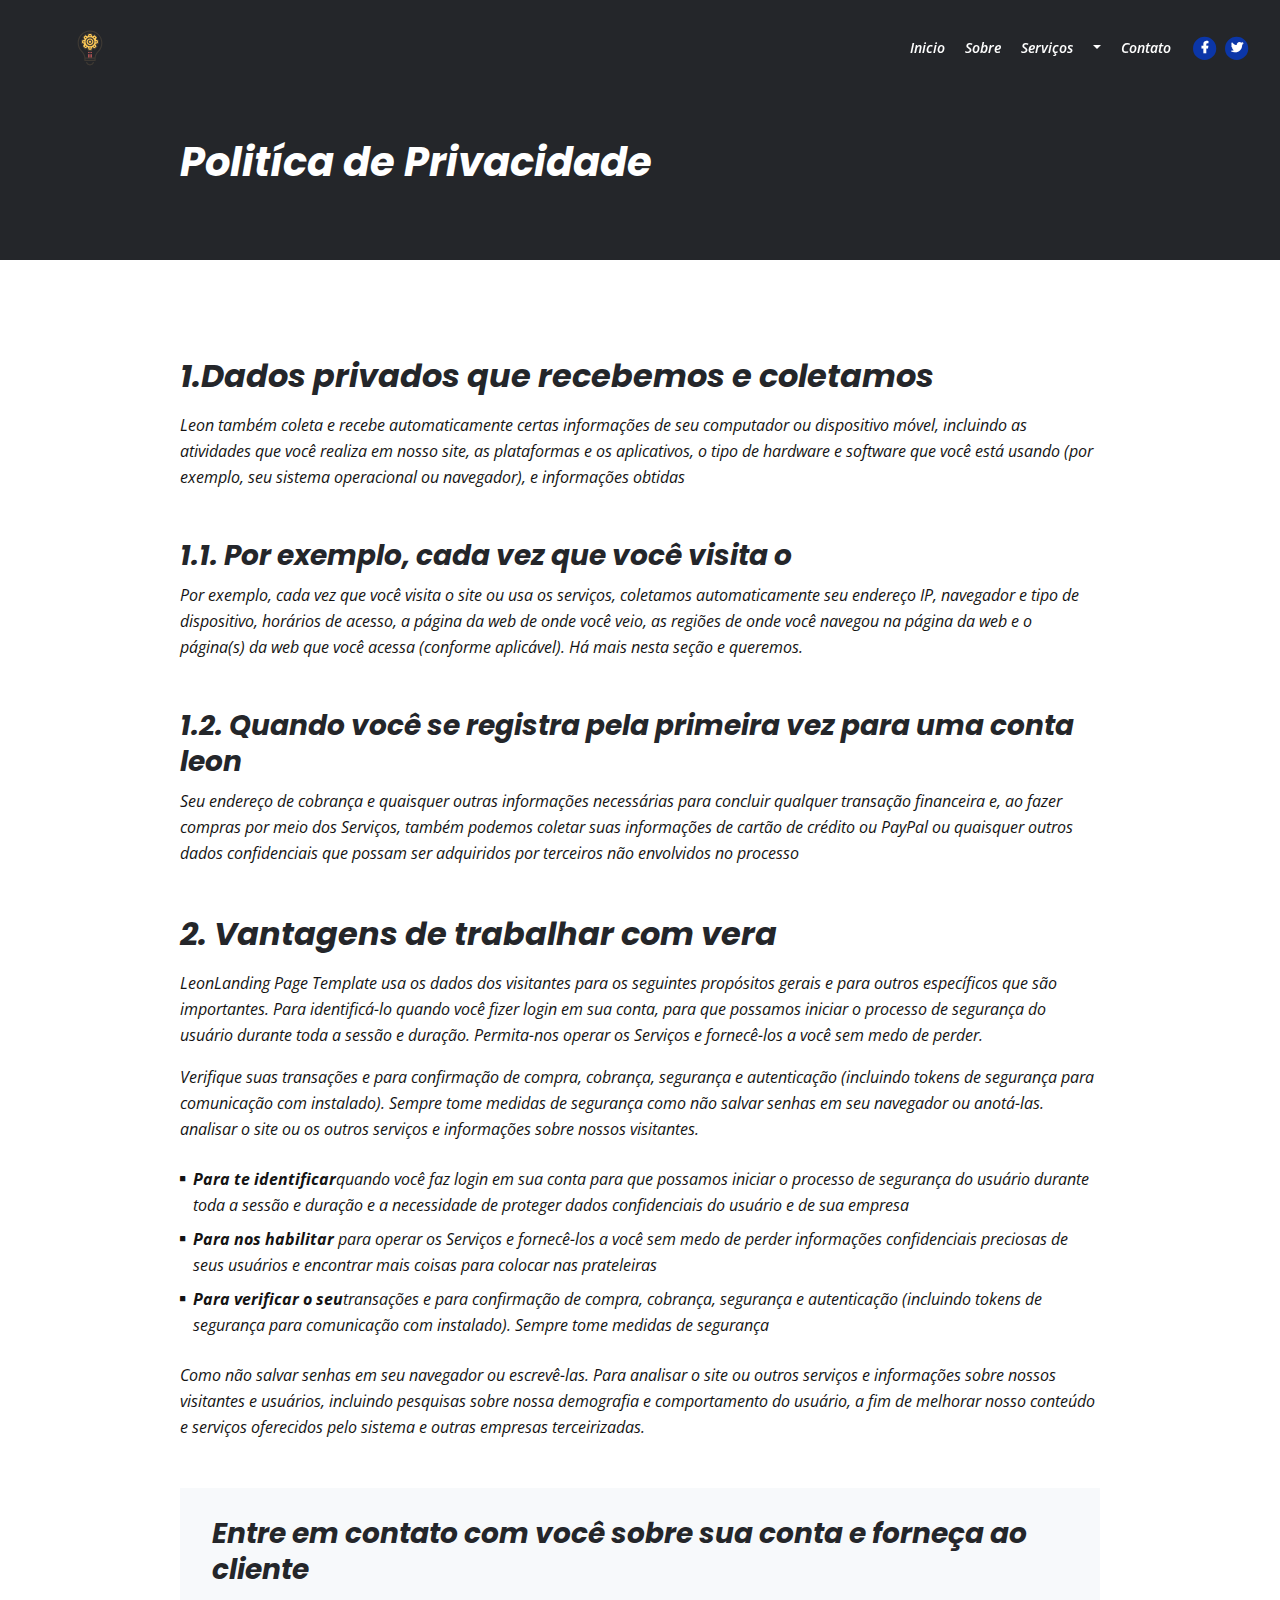
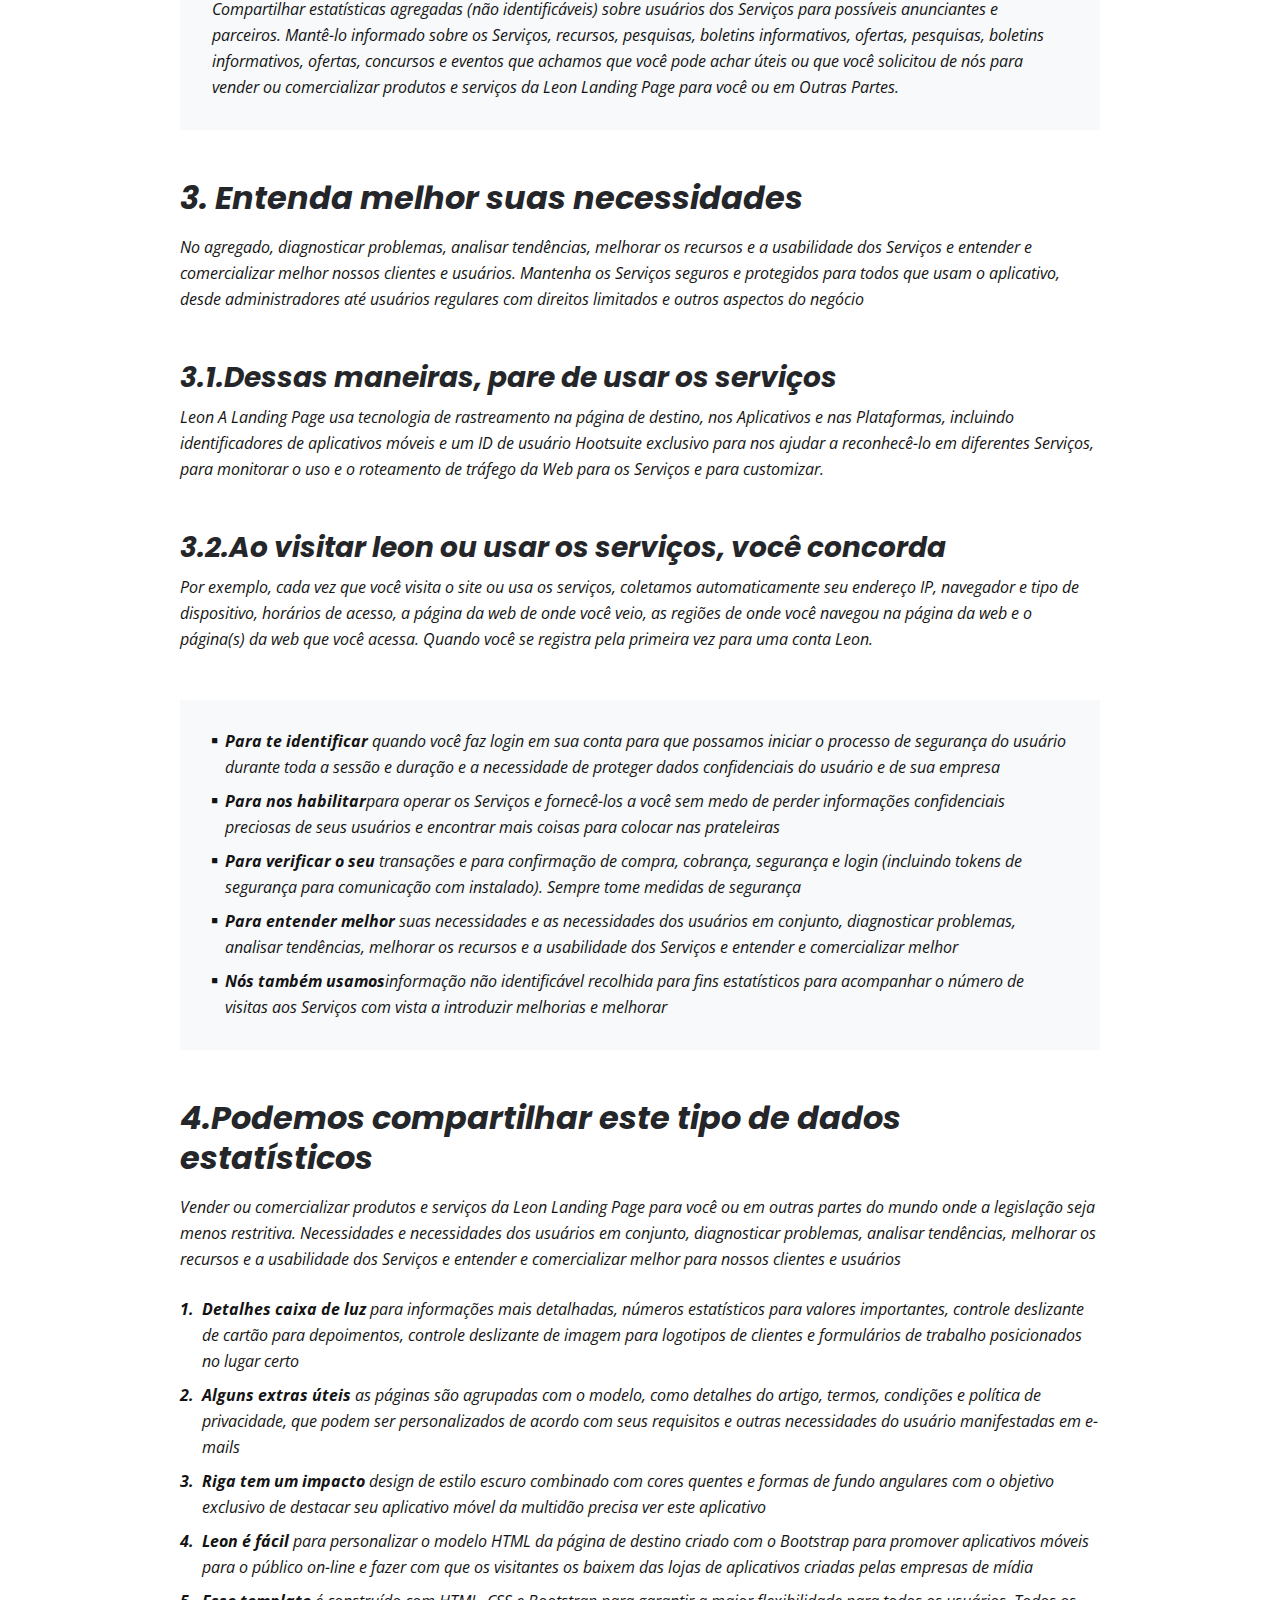
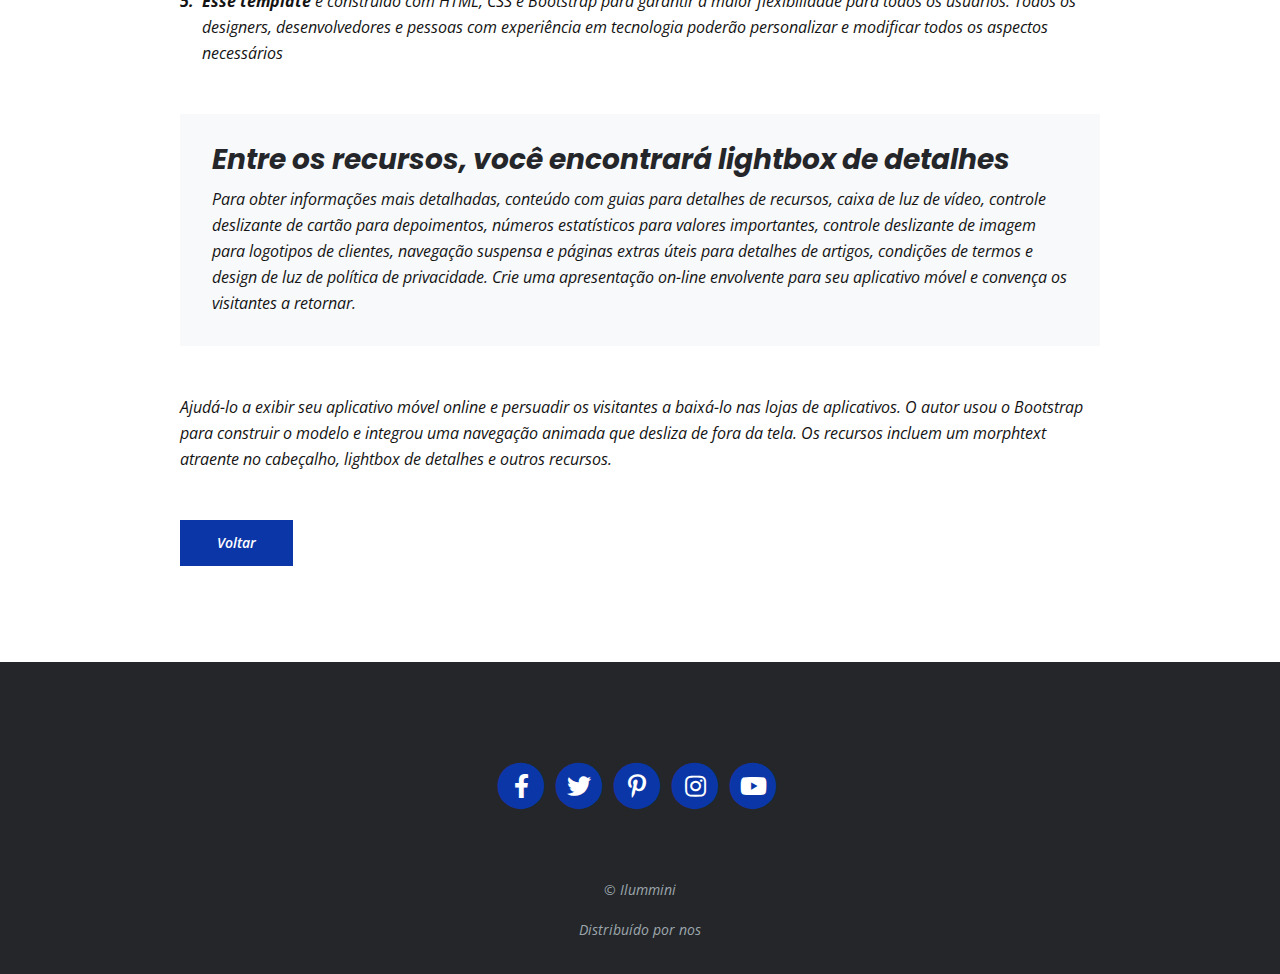
==== commit f2400007: "Add files via upload" ====
--- a/privacy.html
+++ b/privacy.html
@@ -18,7 +18,7 @@
     <link href="css/bootstrap.css" rel="stylesheet">
     <link href="css/fontawesome-all.css" rel="stylesheet">
 	<link href="css/styles.css" rel="stylesheet">
-    <link rel="icon" href="images/favicon.png">
+    <link rel="icon" href="images/2890581_ai_artificial intelligence_electronics_light bulb_robotics_icon.svg">
 </head>
 <body data-spy="scroll" data-target=".fixed-top">
     
@@ -26,7 +26,7 @@
     <nav class="navbar navbar-expand-lg fixed-top navbar-dark">
         <div class="container">
             
-            <a class="navbar-brand logo-image" href="index.html"><img src="images/logo.svg" alt="alternative"></a>
+            <a class="navbar-brand logo-image" href="index.html"><img src="images/2890581_ai_artificial intelligence_electronics_light bulb_robotics_icon.svg" alt="alternative"></a>
 
             <button class="navbar-toggler p-0 border-0" type="button" data-toggle="offcanvas">
                 <span class="navbar-toggler-icon"></span>
@@ -44,7 +44,7 @@
                         <a class="nav-link page-scroll" href="index.html#services">Serviços</a>
                     </li>
                     <li class="nav-item dropdown">
-                        <a class="nav-link dropdown-toggle" href="#" id="dropdown01" data-toggle="dropdown" aria-haspopup="true" aria-expanded="false">Drop</a>
+                        <a class="nav-link dropdown-toggle" href="#" id="dropdown01" data-toggle="dropdown" aria-haspopup="true" aria-expanded="false"></a>
                         <div class="dropdown-menu" aria-labelledby="dropdown01">
                             <a class="dropdown-item page-scroll" href="project.html">Detalhes do Projeto</a>
                             <div class="dropdown-divider"></div>
